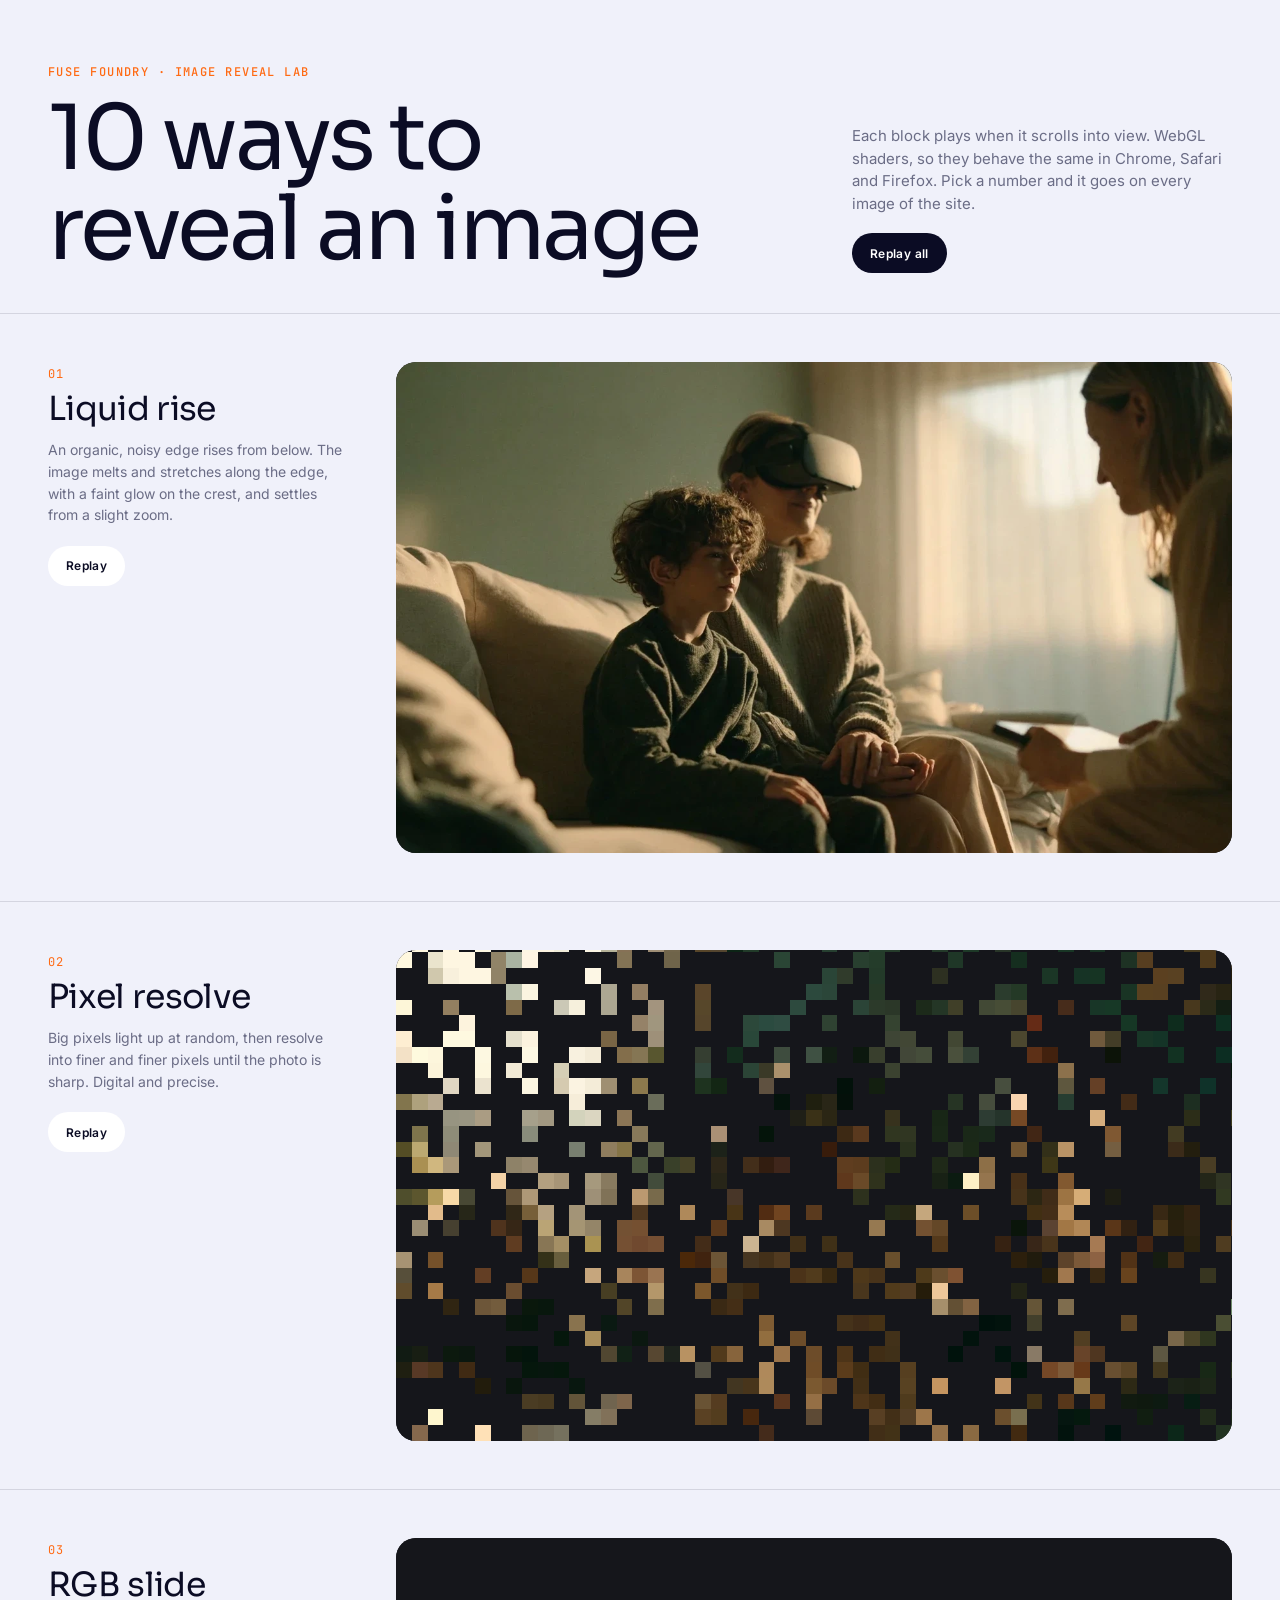
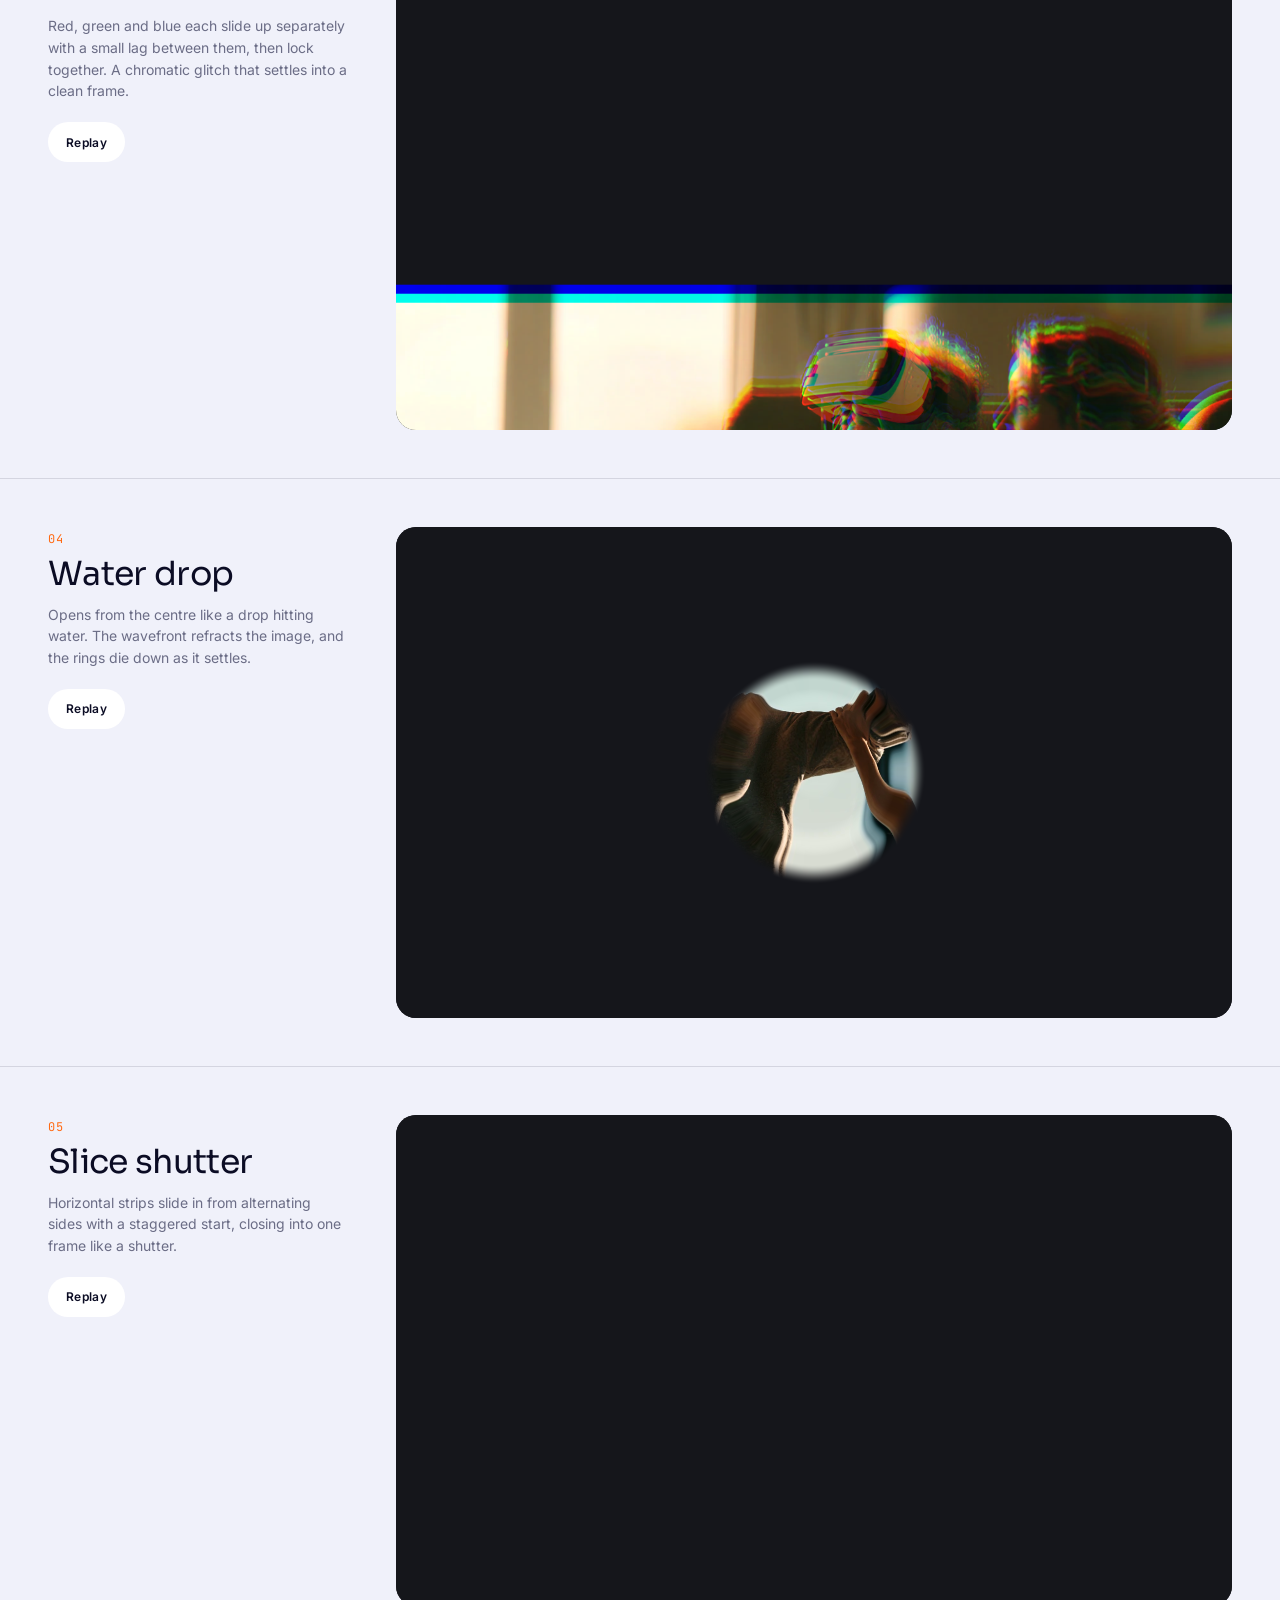
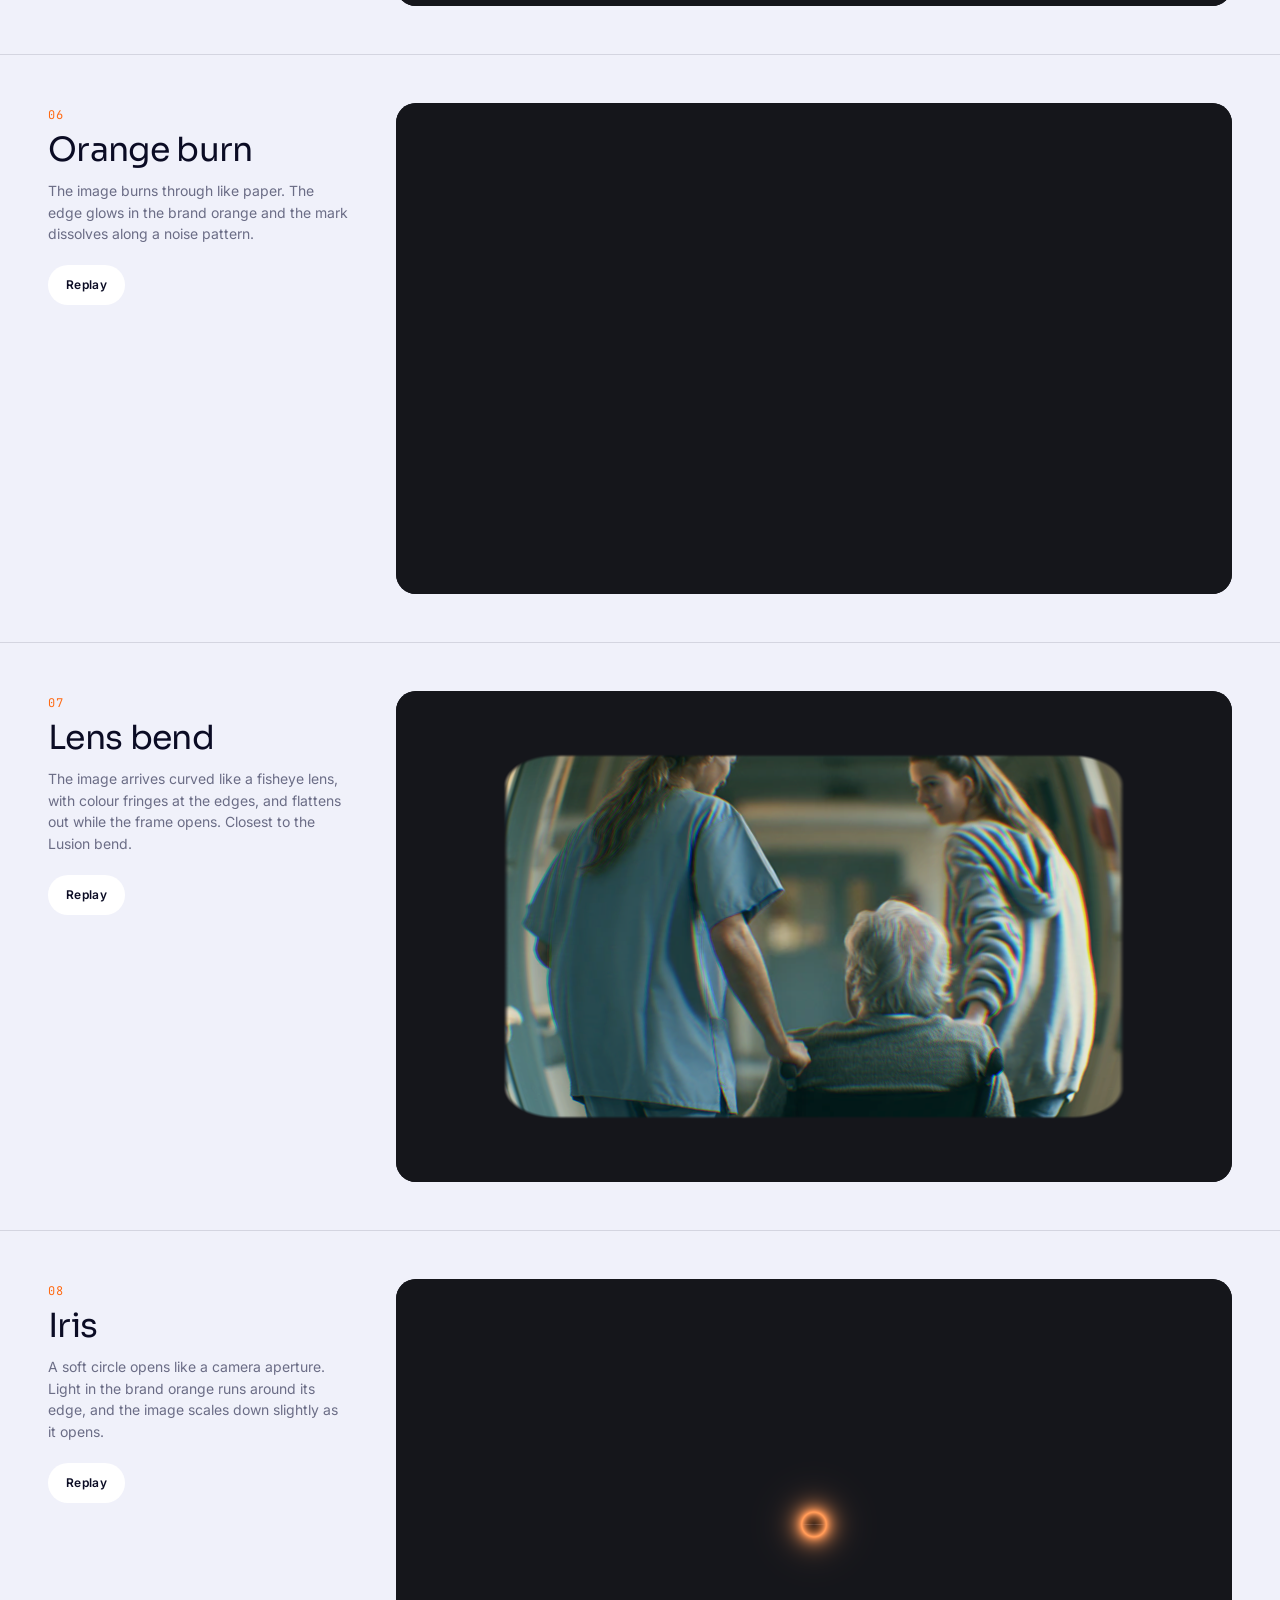
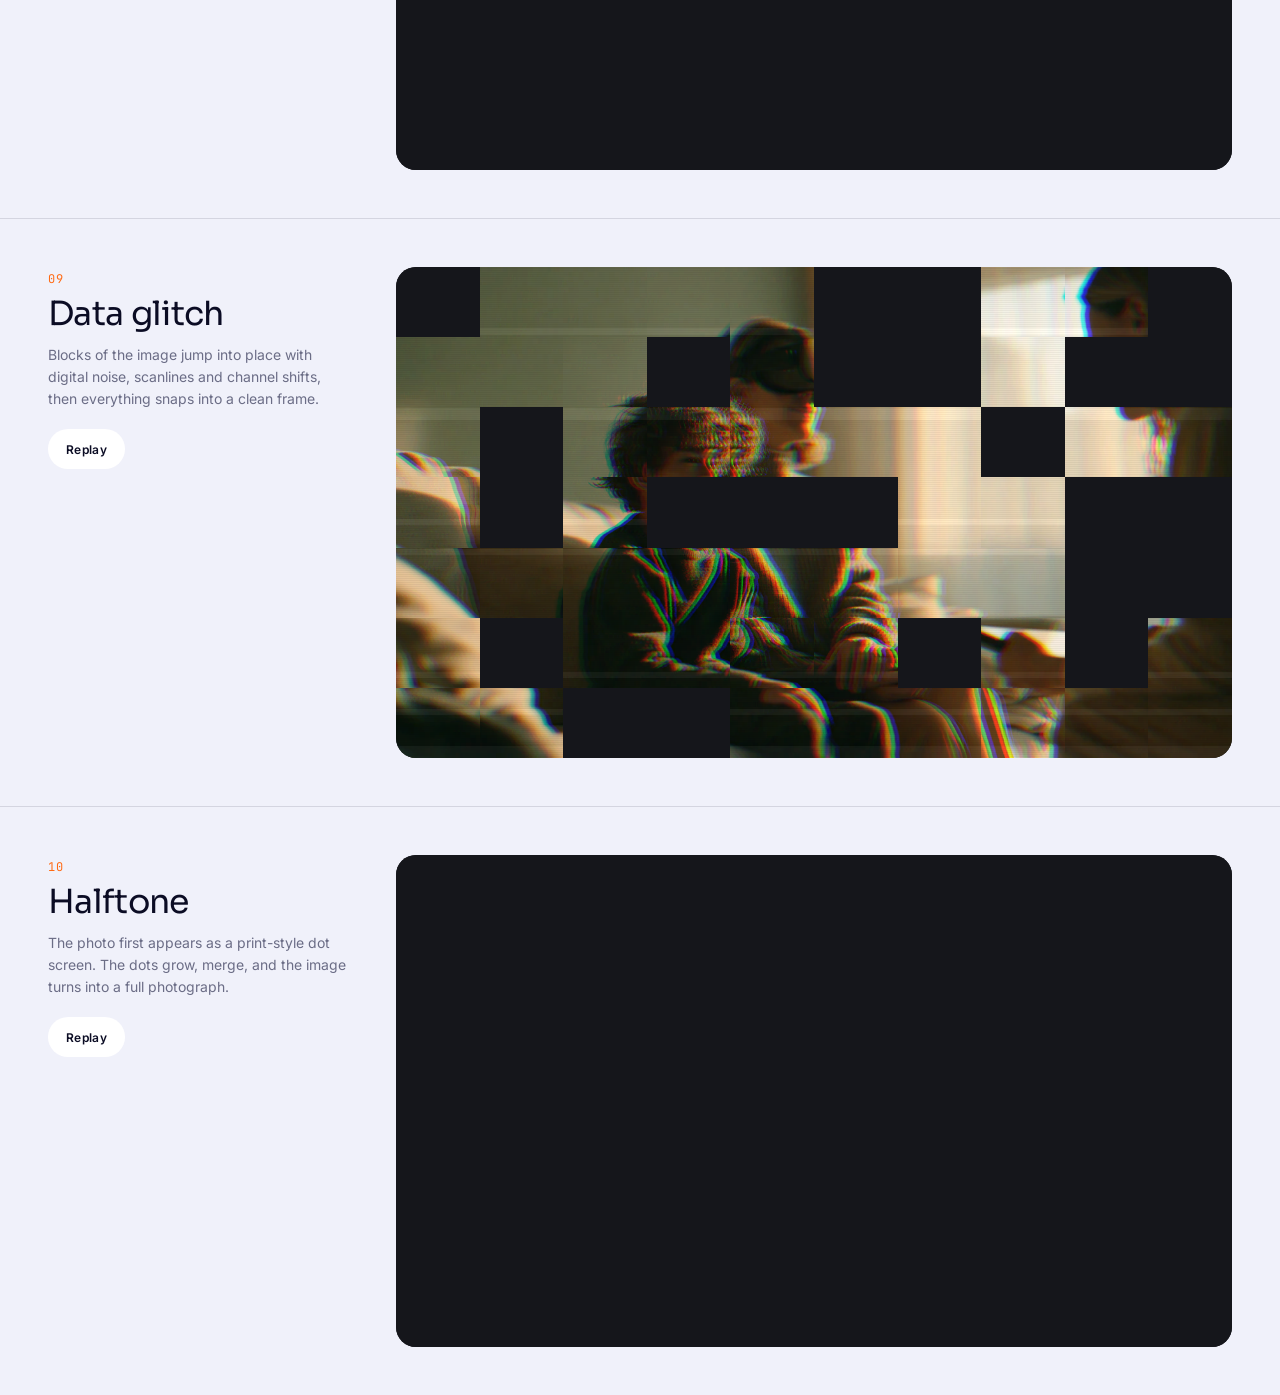
==== effects.html @ c5da7d58 "Hero: glossy orange + matte soft-touch black logo marks, closer camera; card scroll reveal with roll" ====
<!doctype html>
<html lang="en">
<head>
<meta charset="utf-8">
<meta name="viewport" content="width=device-width, initial-scale=1">
<title>Image Reveal Lab</title>
<link rel="preconnect" href="https://fonts.googleapis.com">
<link rel="preconnect" href="https://fonts.gstatic.com" crossorigin>
<link href="https://fonts.googleapis.com/css2?family=Sora:wght@300;400;500&family=Inter:wght@400;500;600&family=JetBrains+Mono:wght@400;500&display=swap" rel="stylesheet">
<style>
  :root { --bg: #f0f1fa; --ink: #0b0c24; --muted: #6b6d86; --line: rgba(11,12,36,.12); --orange: #ff6a13; --pad: clamp(16px, 4vw, 48px); }
  * { box-sizing: border-box; margin: 0; padding: 0; }
  body { background: var(--bg); color: var(--ink); font-family: Inter, system-ui, sans-serif; }
  header { padding: 64px var(--pad) 40px; display: flex; justify-content: space-between; align-items: end; gap: 24px; flex-wrap: wrap; }
  h1 { font-family: Sora, sans-serif; font-weight: 400; letter-spacing: -.04em; font-size: clamp(44px, 7vw, 104px); line-height: 1; }
  .lead { max-width: 380px; color: var(--muted); font-size: 15px; line-height: 1.5; }
  .btn { font: 600 12px Inter, sans-serif; letter-spacing: .03em; height: 40px; padding: 0 18px; border-radius: 999px; border: 0; background: var(--ink); color: #fff; cursor: pointer; }
  .btn.light { background: #fff; color: var(--ink); }
  .tools { display: flex; gap: 8px; }
  .fx { display: grid; grid-template-columns: minmax(200px, 300px) 1fr; gap: var(--pad); padding: 48px var(--pad); border-top: 1px solid var(--line); align-items: start; }
  .fx .num { font-family: 'JetBrains Mono', monospace; font-size: 12px; color: var(--orange); letter-spacing: .1em; }
  .fx h2 { font-family: Sora, sans-serif; font-weight: 400; font-size: clamp(26px, 2.6vw, 38px); letter-spacing: -.02em; margin: 10px 0 12px; line-height: 1.05; }
  .fx p { color: var(--muted); font-size: 14px; line-height: 1.55; margin-bottom: 20px; }
  .stage { position: relative; aspect-ratio: 16 / 9.4; border-radius: 20px; overflow: hidden; background: #15161b; }
  .stage canvas { position: absolute; inset: 0; width: 100%; height: 100%; display: block; }
  @media (max-width: 760px) { .fx { grid-template-columns: 1fr; } }
</style>
</head>
<body>
<header>
  <div>
    <p style="font:500 12px 'JetBrains Mono',monospace;letter-spacing:.12em;color:var(--orange);margin-bottom:14px">FUSE FOUNDRY · IMAGE REVEAL LAB</p>
    <h1>10 ways to<br>reveal an image</h1>
  </div>
  <div>
    <p class="lead">Each block plays when it scrolls into view. WebGL shaders, so they behave the same in Chrome, Safari and Firefox. Pick a number and it goes on every image of the site.</p>
    <div class="tools" style="margin-top:18px"><button class="btn" id="all">Replay all</button></div>
  </div>
</header>
<main id="list"></main>

<script>
const IMAGES = ['img/care-ready.webp', 'img/care-learn.webp', 'img/care-remember.webp', 'img/care-recover.webp', 'img/junior-class.webp',
                'img/care-vr-elder.webp', 'img/about-corridor.webp', 'img/creative-ai-models.jpg', 'img/care-ready.webp', 'img/care-learn.webp'];

// shared shader prelude: cover-fit sampling, easing, noise
const HEAD = `
precision highp float;
uniform sampler2D uTex; uniform vec2 uRes, uImg; uniform float uP, uT; uniform vec3 uBg;
varying vec2 vUv;
vec2 cover(vec2 uv){ float rs=uRes.x/uRes.y, ri=uImg.x/uImg.y; vec2 s = rs>ri ? vec2(1., ri/rs) : vec2(rs/ri, 1.); return (uv-.5)*s+.5; }
vec3 img(vec2 uv){ return texture2D(uTex, cover(clamp(uv, 0., 1.))).rgb; }
float inside(vec2 uv){ return step(0., uv.x)*step(uv.x, 1.)*step(0., uv.y)*step(uv.y, 1.); }
float eOut(float x){ x=clamp(x,0.,1.); return 1.-pow(1.-x, 3.); }
float eIO(float x){ x=clamp(x,0.,1.); return x<.5 ? 4.*x*x*x : 1.-pow(-2.*x+2., 3.)/2.; }
float hash(vec2 p){ return fract(sin(dot(p, vec2(127.1, 311.7)))*43758.5453); }
float noise(vec2 p){ vec2 i=floor(p), f=fract(p); f=f*f*(3.-2.*f);
  return mix(mix(hash(i), hash(i+vec2(1,0)), f.x), mix(hash(i+vec2(0,1)), hash(i+vec2(1,1)), f.x), f.y); }
float fbm(vec2 p){ float v=0., a=.5; for(int i=0;i<5;i++){ v+=a*noise(p); p*=2.03; a*=.5; } return v; }
`;

const FX = [
  { name: 'Liquid rise', desc: 'An organic, noisy edge rises from below. The image melts and stretches along the edge, with a faint glow on the crest, and settles from a slight zoom.', dur: 1.9, frag: `
    void main(){
      float e = eIO(uP);
      float n = fbm(vUv*vec2(3.,2.) + vec2(uT*.15, 0.));
      float edge = mix(-.25, 1.25, e) + (n-.5)*.35;
      float d = vUv.y - edge;
      float m = smoothstep(.03, -.03, d);
      float w = exp(-abs(d)*18.)*(1.-e*.6);
      vec2 uv = (vUv-.5)*(1.-.14*(1.-e))+.5;
      uv.y -= w*.08; uv.x += w*(n-.5)*.05;
      vec3 c = mix(uBg, img(uv), m) + w*.22*m;
      gl_FragColor = vec4(c, 1.);
    }` },
  { name: 'Pixel resolve', desc: 'Big pixels light up at random, then resolve into finer and finer pixels until the photo is sharp. Digital and precise.', dur: 1.8, frag: `
    void main(){
      float e = eOut(uP);
      float size = mix(48., 1., pow(e, .55));
      vec2 cells = uRes/size;
      vec2 id = floor(vUv*cells);
      vec2 uv = size > 1.5 ? (id+.5)/cells : vUv;
      float r = hash(id + floor(size));
      float m = step(r, uP*1.6);
      gl_FragColor = vec4(mix(uBg, img(uv), m), 1.);
    }` },
  { name: 'RGB slide', desc: 'Red, green and blue each slide up separately with a small lag between them, then lock together. A chromatic glitch that settles into a clean frame.', dur: 1.6, frag: `
    void main(){
      float e = eIO(uP);
      float base = 1.-e;                          // whole frame rises into place
      float k = (1.-eOut(uP))*.09;               // channels split a little and lock together at the end
      vec2 ur = vUv + vec2(0., base + k), ug = vUv + vec2(0., base), ub = vUv + vec2(0., base - k);
      vec3 col = vec3(img(ur).r*inside(ur), img(ug).g*inside(ug), img(ub).b*inside(ub));
      float any = max(inside(ur), max(inside(ug), inside(ub)));
      col = mix(uBg, col, any);
      gl_FragColor = vec4(col, 1.);
    }` },
  { name: 'Water drop', desc: 'Opens from the centre like a drop hitting water. The wavefront refracts the image, and the rings die down as it settles.', dur: 2.0, frag: `
    void main(){
      float e = eOut(uP);
      vec2 asp = vec2(uRes.x/uRes.y, 1.);
      vec2 q = (vUv-.5)*asp;
      float d = length(q), R = e*1.25;
      float wave = sin((d-R)*55.)*exp(-abs(d-R)*9.)*(1.-e);
      vec2 dir = d>0. ? q/d : vec2(0.);
      vec2 uv = vUv + dir/asp*wave*.035;
      float m = smoothstep(R, R-.04, d);
      vec3 c = mix(uBg, img(uv), m) + max(wave, 0.)*.12*m;
      gl_FragColor = vec4(c, 1.);
    }` },
  { name: 'Slice shutter', desc: 'Horizontal strips slide in from alternating sides with a staggered start, closing into one frame like a shutter.', dur: 1.7, frag: `
    void main(){
      float N = 9.;
      float i = floor(vUv.y*N);
      float t = eIO((uP - i/N*.45)/.55);
      float dir = mod(i, 2.) < 1. ? -1. : 1.;
      vec2 uv = vUv + vec2(dir*(1.-t), 0.);
      uv.x = (uv.x-.5)*(1.+.25*(1.-t))+.5;
      gl_FragColor = vec4(mix(uBg, img(uv), inside(uv)), 1.);
    }` },
  { name: 'Orange burn', desc: 'The image burns through like paper. The edge glows in the brand orange and the mark dissolves along a noise pattern.', dur: 2.2, frag: `
    void main(){
      float n = fbm(vUv*4.5);
      float th = mix(-.1, 1.15, eIO(uP));
      float m = smoothstep(th, th-.04, n);
      float edge = smoothstep(.035, 0., abs(n-th)) * (1.-smoothstep(.95, 1.15, th));
      vec3 c = mix(uBg, img(vUv), m) + edge*vec3(1., .42, .07)*.9;
      gl_FragColor = vec4(c, 1.);
    }` },
  { name: 'Lens bend', desc: 'The image arrives curved like a fisheye lens, with colour fringes at the edges, and flattens out while the frame opens. Closest to the Lusion bend.', dur: 1.8, frag: `
    vec2 bend(vec2 uv, float k){ uv -= .5; uv *= 1. + k*dot(uv, uv); return uv*(1./(1.+k*.25)) + .5; }
    void main(){
      float e = eOut(uP);
      float k = (1.-e)*1.6;
      vec3 c = vec3(img(bend(vUv, k*1.08)).r, img(bend(vUv, k)).g, img(bend(vUv, k*.92)).b);
      vec2 inset = vec2(.5)*(1.-e)*.32;
      vec2 q = abs(vUv-.5) - (.5 - inset) + .06;
      float rr = length(max(q, 0.)) - .06;
      float m = smoothstep(.004, -.004, rr);
      gl_FragColor = vec4(mix(uBg, c, m), 1.);
    }` },
  { name: 'Iris', desc: 'A soft circle opens like a camera aperture. Light in the brand orange runs around its edge, and the image scales down slightly as it opens.', dur: 1.7, frag: `
    void main(){
      float e = eIO(uP);
      vec2 asp = vec2(uRes.x/uRes.y, 1.);
      float d = length((vUv-.5)*asp);
      float R = e*1.1;
      float m = smoothstep(R, R-.015, d);
      float ring = exp(-abs(d-R)*60.)*(1.-e);
      vec2 uv = (vUv-.5)*(1.-.2*(1.-e))+.5;
      vec3 c = mix(uBg, img(uv), m) + ring*vec3(1., .55, .25);
      gl_FragColor = vec4(c, 1.);
    }` },
  { name: 'Data glitch', desc: 'Blocks of the image jump into place with digital noise, scanlines and channel shifts, then everything snaps into a clean frame.', dur: 1.6, frag: `
    void main(){
      float e = eOut(uP);
      float jitter = floor(uT*18.);
      vec2 blk = floor(vUv*vec2(10., 7.));
      float h = hash(blk + jitter*.13);
      float show = step(hash(blk*1.7), uP*1.5);
      float amp = (1.-e);
      vec2 uv = vUv + vec2((h-.5)*.35*amp*step(.55, h), 0.);
      float split = .03*amp;
      vec3 c = vec3(img(uv+vec2(split,0.)).r, img(uv).g, img(uv-vec2(split,0.)).b);
      c *= 1. - .25*amp*step(.5, fract(vUv.y*uRes.y*.5));
      c += amp*.25*step(.92, hash(vec2(floor(vUv.y*80.), jitter)));
      gl_FragColor = vec4(mix(uBg, c, show), 1.);
    }` },
  { name: 'Halftone', desc: 'The photo first appears as a print-style dot screen. The dots grow, merge, and the image turns into a full photograph.', dur: 2.0, frag: `
    void main(){
      float e = eIO(uP);
      float size = 18.;
      vec2 cells = uRes/size;
      vec2 id = floor(vUv*cells), f = fract(vUv*cells)-.5;
      vec3 s = img((id+.5)/cells);
      float lum = dot(s, vec3(.3,.59,.11));
      float r = (.25 + .5*lum)*e*1.6;
      float dotm = smoothstep(r, r-.08, length(f));
      vec3 c = mix(uBg, s, dotm);
      c = mix(c, img(vUv), smoothstep(.72, 1., e));
      gl_FragColor = vec4(c, 1.);
    }` },
];

const VERT = 'attribute vec2 p; varying vec2 vUv; void main(){ vUv = p*.5+.5; gl_Position = vec4(p, 0., 1.); }';
const BG = [21/255, 22/255, 27/255];
// ?p=0.4 freezes every block at that progress (for inspecting a frame)
const FREEZE = new URLSearchParams(location.search).has('p') ? parseFloat(new URLSearchParams(location.search).get('p')) : null;

function make(el, fx, src) {
  const canvas = document.createElement('canvas');
  el.querySelector('.stage').appendChild(canvas);
  const gl = canvas.getContext('webgl', { antialias: false, premultipliedAlpha: false });
  const sh = (type, code) => { const s = gl.createShader(type); gl.shaderSource(s, code); gl.compileShader(s);
    if (!gl.getShaderParameter(s, gl.COMPILE_STATUS)) console.error(fx.name, gl.getShaderInfoLog(s)); return s; };
  const prog = gl.createProgram();
  gl.attachShader(prog, sh(gl.VERTEX_SHADER, VERT));
  gl.attachShader(prog, sh(gl.FRAGMENT_SHADER, HEAD + fx.frag));
  gl.linkProgram(prog); gl.useProgram(prog);
  const buf = gl.createBuffer(); gl.bindBuffer(gl.ARRAY_BUFFER, buf);
  gl.bufferData(gl.ARRAY_BUFFER, new Float32Array([-1,-1, 1,-1, -1,1, 1,1]), gl.STATIC_DRAW);
  const loc = gl.getAttribLocation(prog, 'p'); gl.enableVertexAttribArray(loc); gl.vertexAttribPointer(loc, 2, gl.FLOAT, false, 0, 0);
  const U = n => gl.getUniformLocation(prog, n);
  const tex = gl.createTexture(); gl.bindTexture(gl.TEXTURE_2D, tex);
  gl.pixelStorei(gl.UNPACK_FLIP_Y_WEBGL, true);
  gl.texImage2D(gl.TEXTURE_2D, 0, gl.RGBA, 1, 1, 0, gl.RGBA, gl.UNSIGNED_BYTE, new Uint8Array([21, 22, 27, 255]));
  ['TEXTURE_MIN_FILTER', 'TEXTURE_MAG_FILTER'].forEach(k => gl.texParameteri(gl.TEXTURE_2D, gl[k], gl.LINEAR));
  ['TEXTURE_WRAP_S', 'TEXTURE_WRAP_T'].forEach(k => gl.texParameteri(gl.TEXTURE_2D, gl[k], gl.CLAMP_TO_EDGE));
  const state = { start: -1, img: [1, 1], ready: false };
  const im = new Image();
  im.onload = () => {
    gl.bindTexture(gl.TEXTURE_2D, tex);
    gl.texImage2D(gl.TEXTURE_2D, 0, gl.RGBA, gl.RGBA, gl.UNSIGNED_BYTE, im);
    state.img = [im.naturalWidth, im.naturalHeight]; state.ready = true;
  };
  im.src = src;
  gl.uniform3fv(U('uBg'), BG);
  function draw(now) {
    const dpr = Math.min(devicePixelRatio, 2), w = canvas.clientWidth * dpr | 0, h = canvas.clientHeight * dpr | 0;
    if (canvas.width !== w || canvas.height !== h) { canvas.width = w; canvas.height = h; gl.viewport(0, 0, w, h); }
    const p = FREEZE !== null ? (state.ready ? FREEZE : 0) : state.start < 0 || !state.ready ? 0 : Math.min(1, (now - state.start) / 1000 / fx.dur);
    gl.uniform2f(U('uRes'), w, h); gl.uniform2f(U('uImg'), state.img[0], state.img[1]);
    gl.uniform1f(U('uP'), p); gl.uniform1f(U('uT'), now / 1000);
    gl.drawArrays(gl.TRIANGLE_STRIP, 0, 4);
    return p;
  }
  return { draw, play() { state.start = performance.now(); }, state };
}

const list = document.getElementById('list');
const items = FX.map((fx, i) => {
  const el = document.createElement('section');
  el.className = 'fx';
  el.innerHTML = `<div><span class="num">${String(i + 1).padStart(2, '0')}</span><h2>${fx.name}</h2><p>${fx.desc}</p>
    <button class="btn light">Replay</button></div><div class="stage"></div>`;
  list.appendChild(el);
  const r = make(el, fx, IMAGES[i]);
  el.querySelector('button').onclick = () => r.play();
  r.visible = false;
  new IntersectionObserver(([en]) => {
    r.visible = en.isIntersecting;
    if (en.isIntersecting && r.state.start < 0) r.play();
  }, { threshold: 0.45 }).observe(el.querySelector('.stage'));
  return r;
});
document.getElementById('all').onclick = () => items.forEach(r => r.play());
(function loop(now) {
  requestAnimationFrame(loop);
  for (const r of items) if (r.visible || FREEZE !== null) r.draw(now);
})(performance.now());
</script>
</body>
</html>
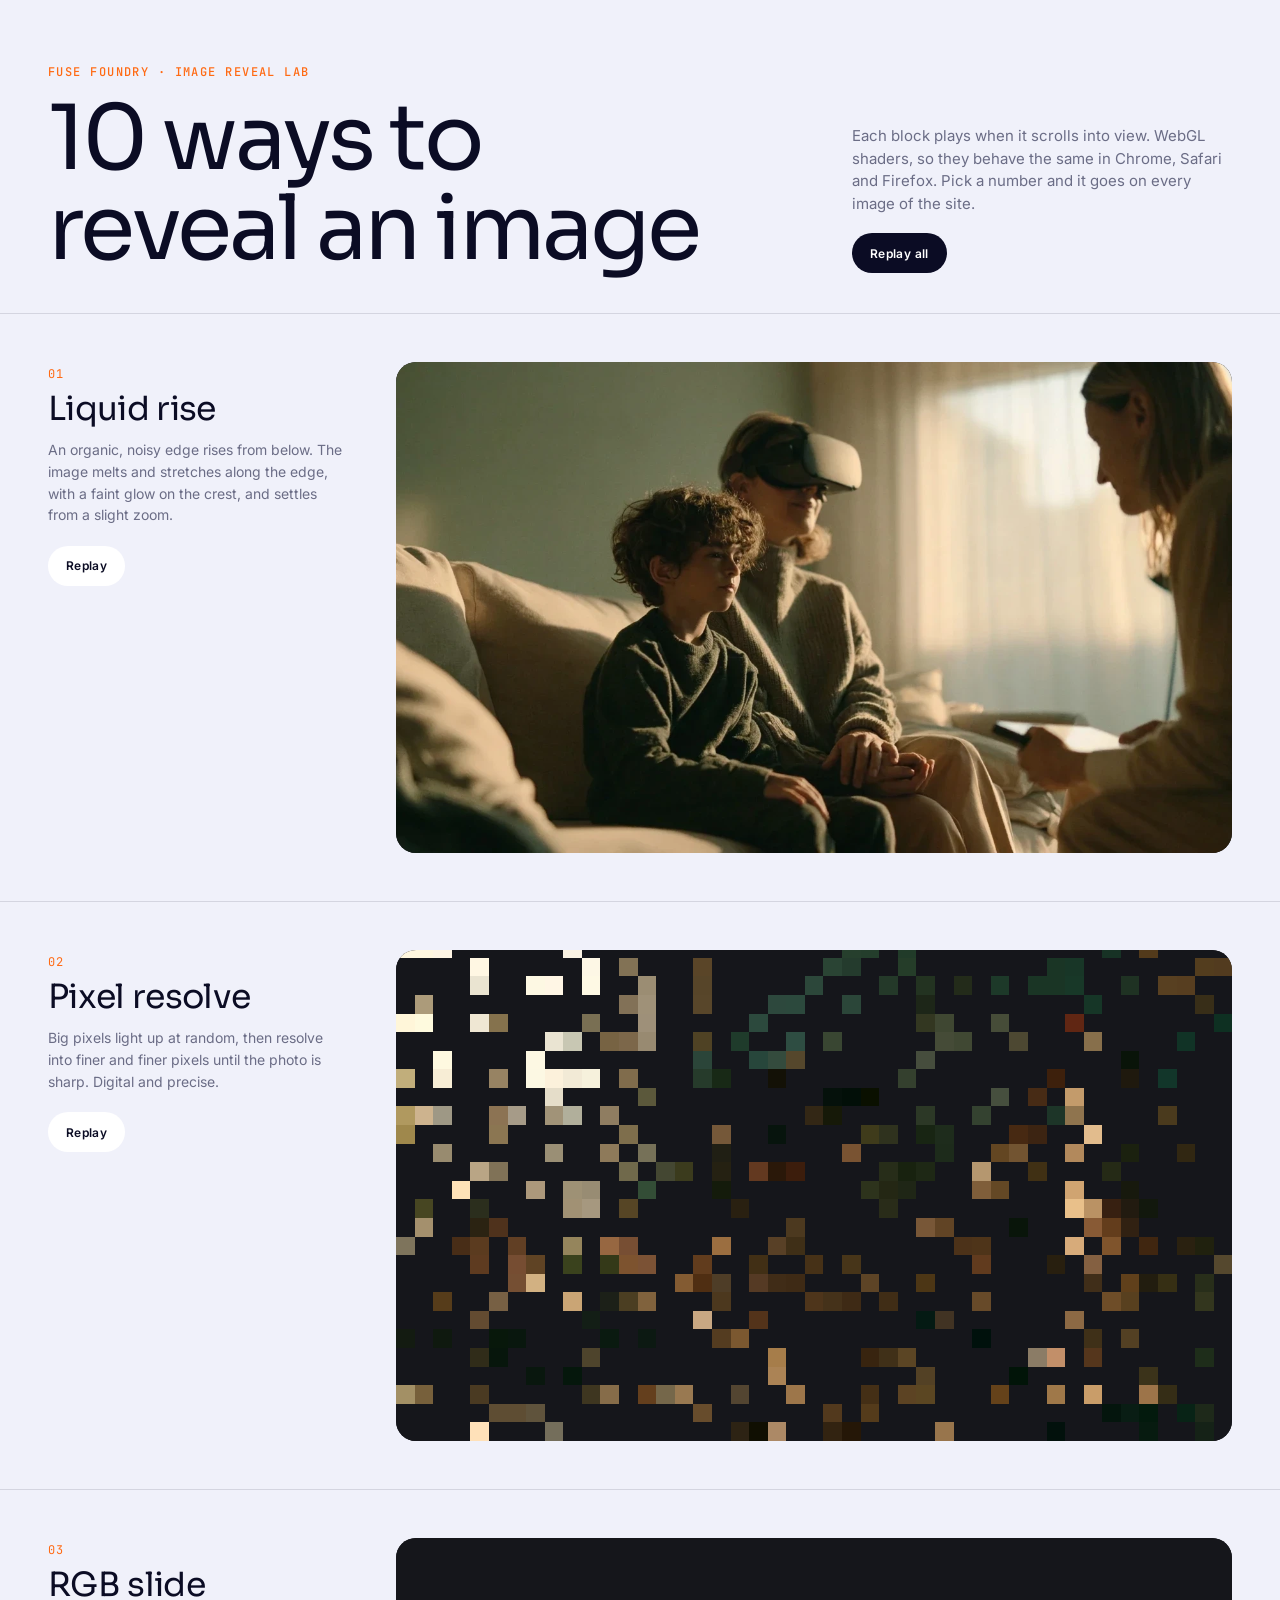
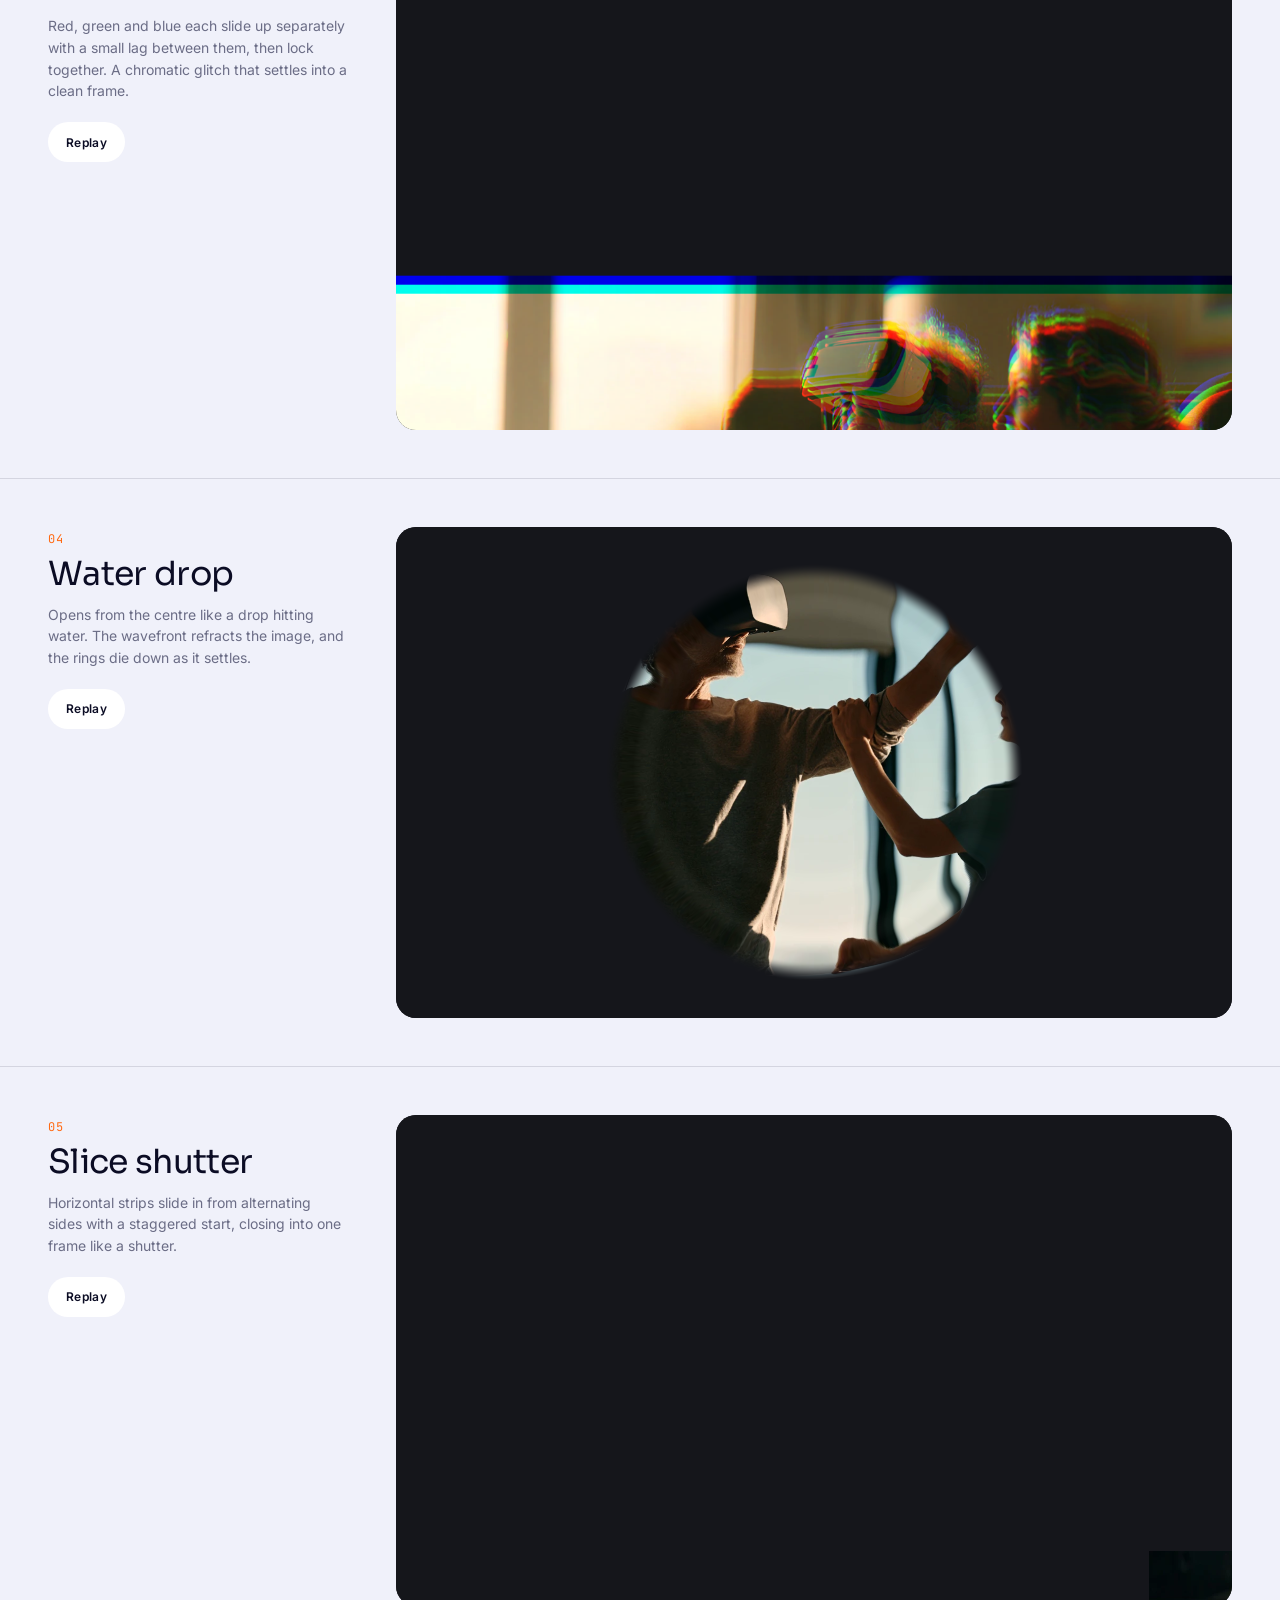
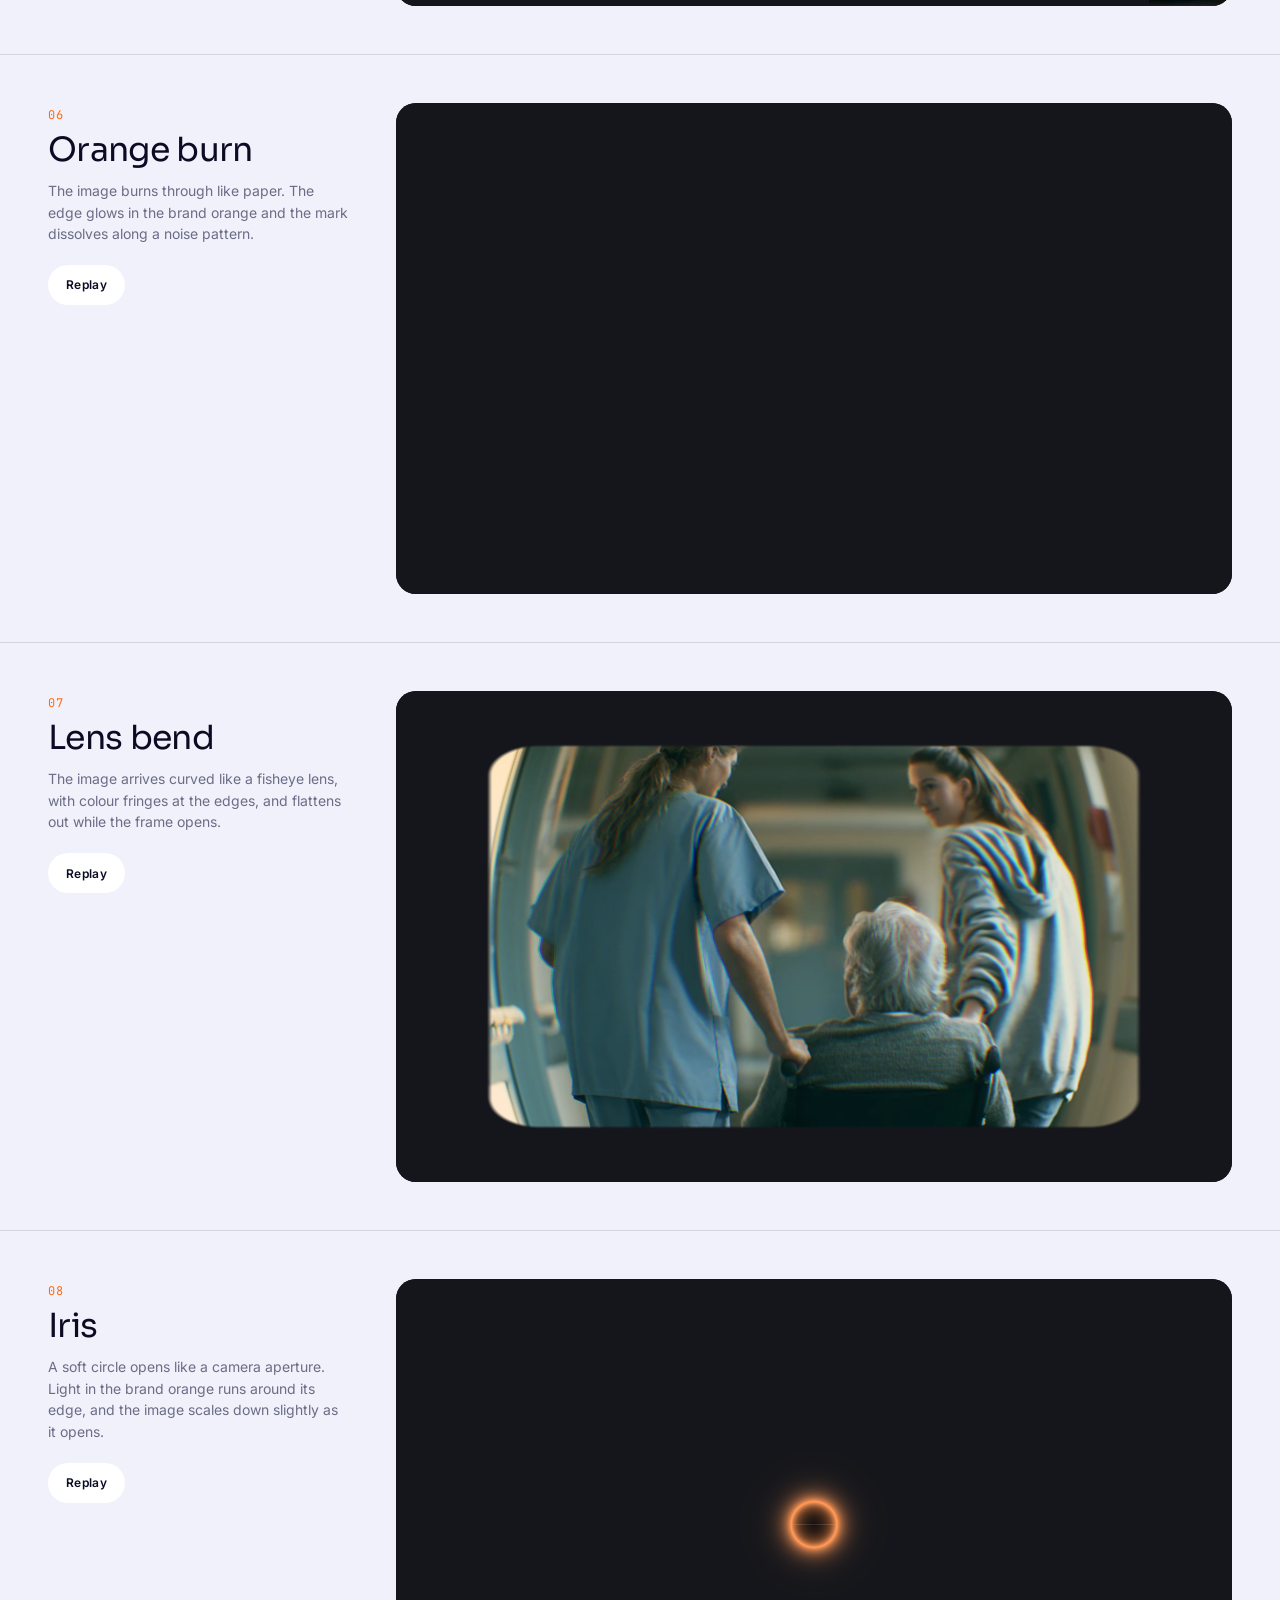
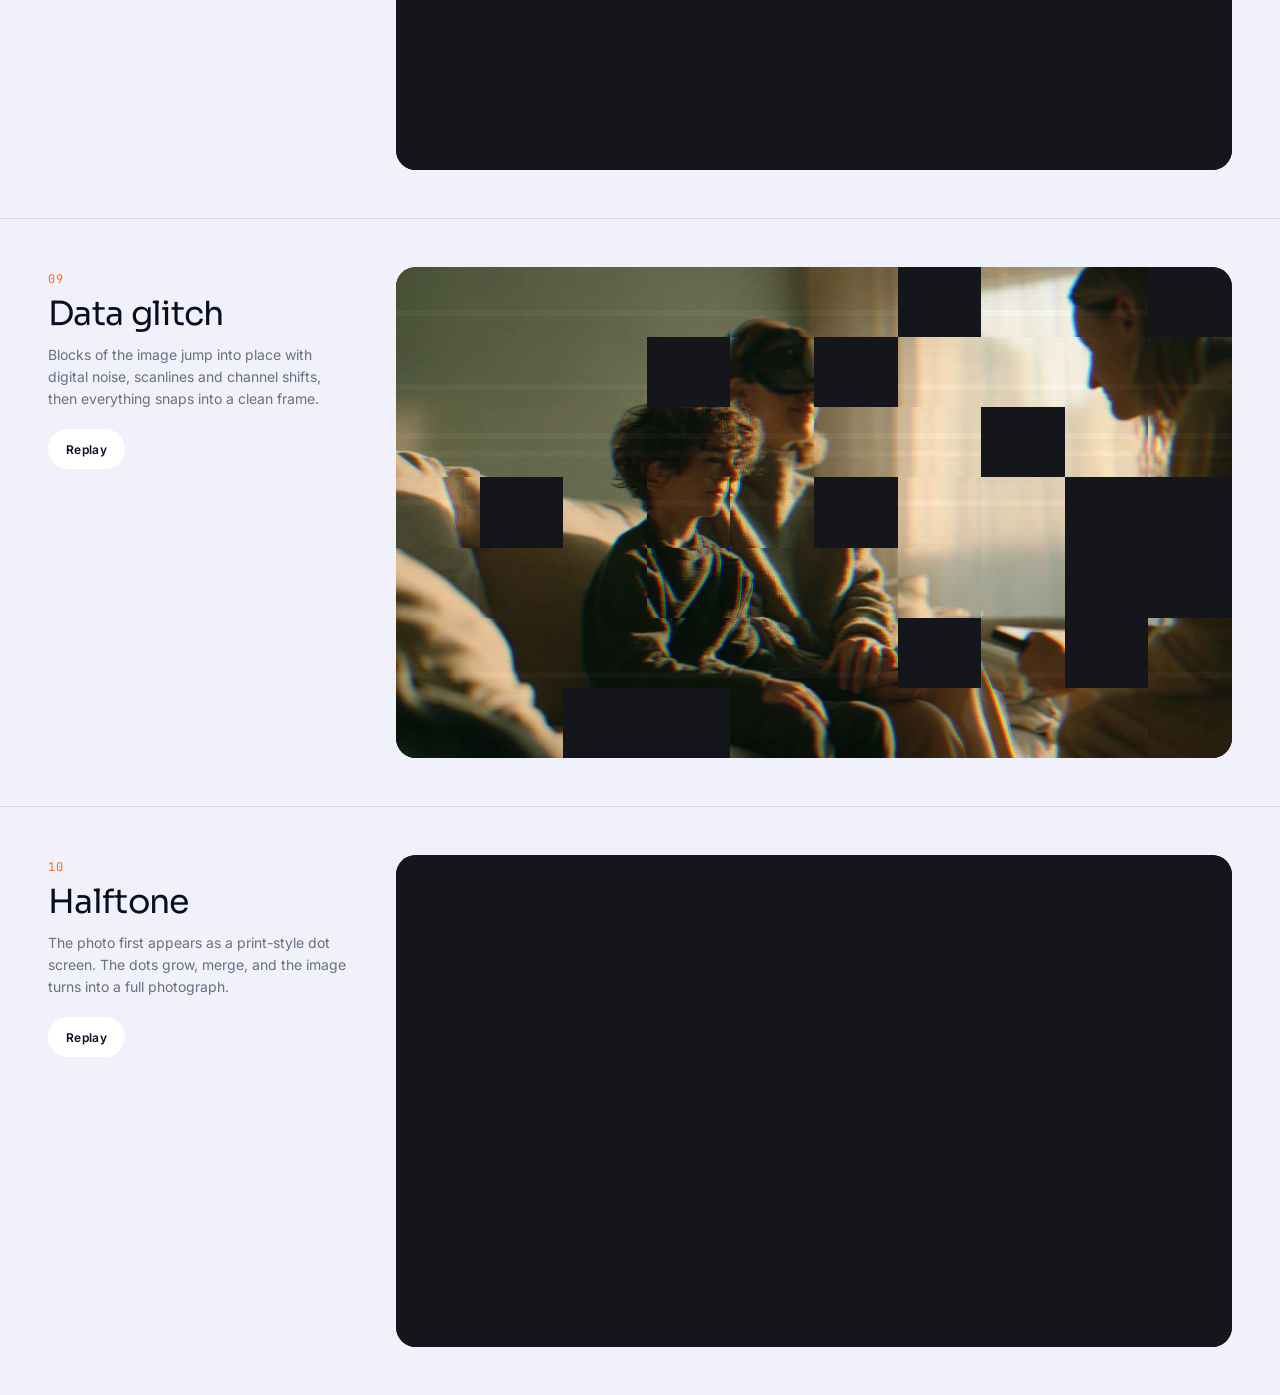
==== commit 13032d3e: "Remove reference-studio name from comments and lab copy Co-Authored-By: Claude <noreply@anthropic.co" ====
--- a/effects.html
+++ b/effects.html
@@ -127,7 +127,7 @@
       vec3 c = mix(uBg, img(vUv), m) + edge*vec3(1., .42, .07)*.9;
       gl_FragColor = vec4(c, 1.);
     }` },
-  { name: 'Lens bend', desc: 'The image arrives curved like a fisheye lens, with colour fringes at the edges, and flattens out while the frame opens. Closest to the Lusion bend.', dur: 1.8, frag: `
+  { name: 'Lens bend', desc: 'The image arrives curved like a fisheye lens, with colour fringes at the edges, and flattens out while the frame opens. ', dur: 1.8, frag: `
     vec2 bend(vec2 uv, float k){ uv -= .5; uv *= 1. + k*dot(uv, uv); return uv*(1./(1.+k*.25)) + .5; }
     void main(){
       float e = eOut(uP);
